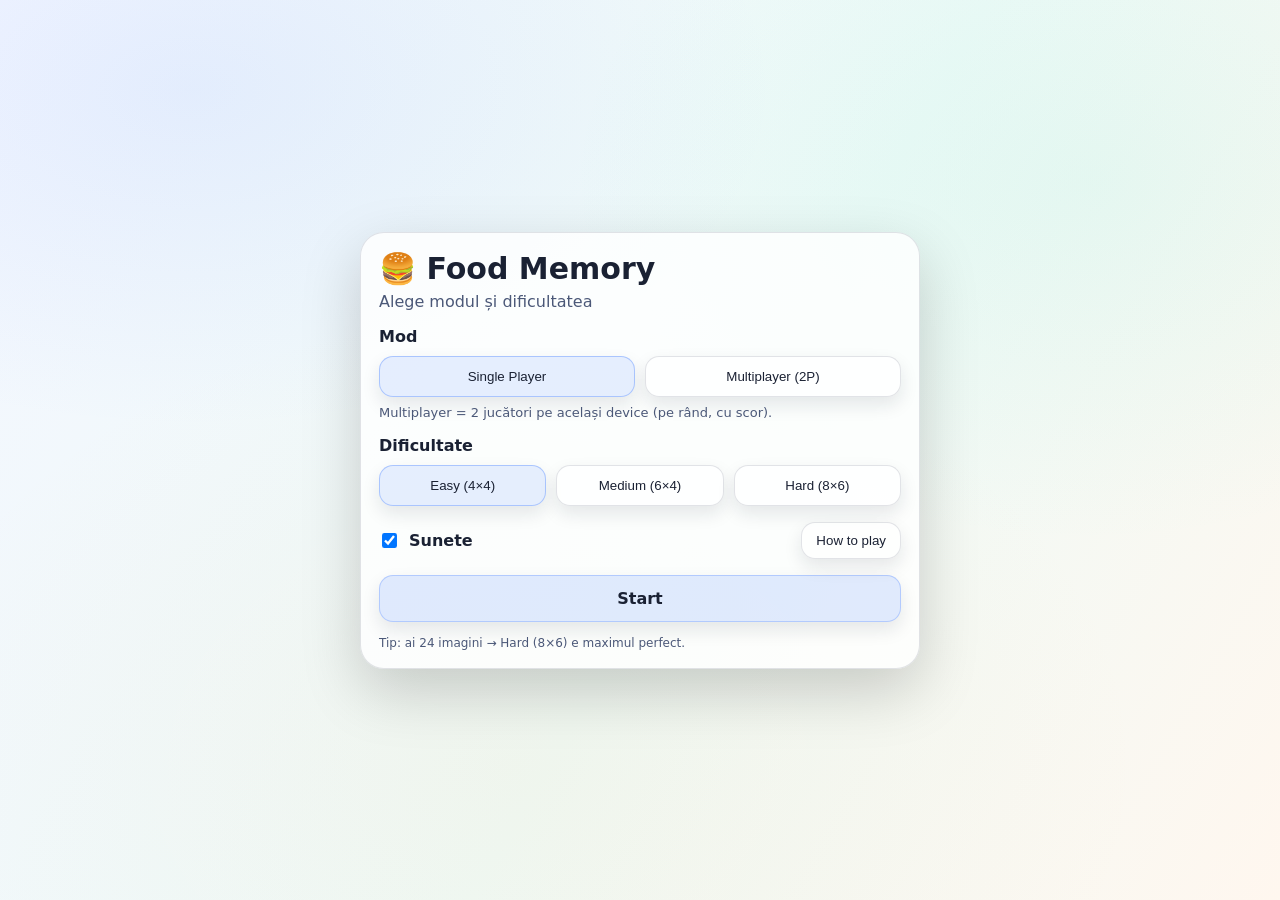
==== index.html @ fc857e8d "Add files via upload" ====
<!doctype html>
<html lang="ro">
<head>
  <meta charset="utf-8" />
  <meta name="viewport" content="width=device-width,initial-scale=1" />
  <title>Food Memory – Menu</title>
  <link rel="stylesheet" href="style.css?v=20" />
</head>
<body class="menuPage">

  <div class="menuWrap">
    <div class="menuCard">
      <div class="menuTitle">🍔 Food Memory</div>
      <div class="menuSubtitle">Alege modul și dificultatea</div>

      <div class="menuSection">
        <div class="menuLabel">Mod</div>
        <div class="segmented">
          <button id="modeSingle" class="segBtn active" type="button">Single Player</button>
          <button id="modeMulti" class="segBtn" type="button">Multiplayer (2P)</button>
        </div>
        <div class="menuHint">Multiplayer = 2 jucători pe același device (pe rând, cu scor).</div>
      </div>

      <div class="menuSection" id="diffSection">
        <div class="menuLabel">Dificultate</div>
        <div class="difficultyGrid">
          <button class="diffBtn active" data-diff="easy" type="button">Easy (4×4)</button>
          <button class="diffBtn" data-diff="medium" type="button">Medium (6×4)</button>
          <button class="diffBtn" data-diff="hard" type="button">Hard (8×6)</button>
        </div>
      </div>

      <div class="menuSection">
        <div class="menuRow">
          <label class="toggle">
            <input type="checkbox" id="soundToggle" checked>
            <span>Sunete</span>
          </label>

          <button id="howBtn" class="ghostBtn" type="button">How to play</button>
        </div>

        <div id="howBox" class="howBox hidden">
          <div class="howTitle">Cum se joacă</div>
          <ul class="howList">
            <li>Întorci 2 cartonașe. Dacă se potrivesc, rămân întoarse.</li>
            <li>Dacă nu se potrivesc, se întorc la loc.</li>
            <li>Single: termini cu cât mai puține mutări / timp.</li>
            <li>Multi: pe rând; dacă faci match, mai ai o tură.</li>
          </ul>
        </div>
      </div>

      <div class="menuSection">
        <a id="startLink" class="primaryBtnLink" href="game.html?mode=single&diff=easy&sound=1">Start</a>
      </div>

      <div class="menuFoot">
        Tip: ai 24 imagini → Hard (8×6) e maximul perfect.
      </div>
    </div>
  </div>

  <script src="menu.js?v=6"></script>
</body>
</html>
---- style.css ----
:root{
  --bgA:#f4f7ff;
  --bgB:#eefaf7;
  --bgC:#fff7ef;

  --text:#1a2133;
  --muted:#4b5878;

  --shadow: 0 10px 26px rgba(15, 25, 45, .12);
  --shadow2: 0 8px 18px rgba(15, 25, 45, .10);

  --radius: 18px;

  --cardFront1: rgba(255,255,255,.92);
  --cardFront2: rgba(255,255,255,.78);

  --cardBack1: rgba(255,255,255,.95);
  --cardBack2: rgba(255,255,255,.82);

  --outlineGood: rgba(70, 200, 140, .60);
}

*{ box-sizing:border-box; }

body{
  margin:0;
  font-family: system-ui, -apple-system, Segoe UI, Roboto, Arial;
  color: var(--text);
  background:
    radial-gradient(900px 520px at 15% 10%, rgba(90,140,255,.10), transparent 65%),
    radial-gradient(800px 560px at 85% 20%, rgba(60,220,190,.08), transparent 65%),
    radial-gradient(900px 650px at 40% 85%, rgba(255,190,120,.08), transparent 70%),
    linear-gradient(120deg, var(--bgA), var(--bgB) 55%, var(--bgC));
  background-attachment: fixed;
}

/* Buttons */
button, .btnLink, .primaryBtnLink{
  cursor:pointer;
  padding:10px 14px;
  border-radius: 14px;
  border: 1px solid rgba(20,30,60,.12);
  background: rgba(255,255,255,.70);
  color: var(--text);
  box-shadow: var(--shadow2);
  transition: transform .12s ease, filter .12s ease, border-color .12s ease;
  text-decoration:none;
  display:inline-flex;
  align-items:center;
  justify-content:center;
  gap:8px;
}
button:hover, .btnLink:hover, .primaryBtnLink:hover{
  border-color: rgba(60,120,255,.28);
  transform: translateY(-1px);
  filter: brightness(1.02);
}
button:active, .btnLink:active, .primaryBtnLink:active{
  transform: translateY(1px) scale(.99);
}
.hidden{ display:none !important; }

/* MENU */
.menuWrap{
  min-height: 100vh;
  display:flex;
  align-items:center;
  justify-content:center;
  padding: 22px;
}
.menuCard{
  width: min(560px, 92vw);
  border-radius: 24px;
  background: rgba(255,255,255,.80);
  border: 1px solid rgba(20,30,60,.12);
  box-shadow: 0 22px 60px rgba(0,0,0,.18);
  padding: 18px;
}
.menuTitle{ font-size: 30px; font-weight: 900; }
.menuSubtitle{ margin-top: 6px; color: var(--muted); }
.menuSection{ margin-top: 16px; }
.menuLabel{ font-weight: 900; margin-bottom: 10px; }
.menuHint{ color: var(--muted); font-size: 13px; margin-top: 8px; }
.segmented{ display:flex; gap:10px; }
.segBtn{ flex:1; padding: 12px; }
.segBtn.active{
  border-color: rgba(60,120,255,.35);
  background: rgba(90,140,255,.14);
}
.difficultyGrid{
  display:grid;
  grid-template-columns: 1fr 1fr 1fr;
  gap: 10px;
}
.diffBtn{ padding: 12px 10px; }
.diffBtn.active{
  border-color: rgba(60,120,255,.35);
  background: rgba(90,140,255,.14);
}
.menuRow{
  display:flex;
  align-items:center;
  justify-content: space-between;
  gap: 10px;
}
.toggle{
  display:flex;
  align-items:center;
  gap: 10px;
  font-weight: 900;
}
.toggle input{ transform: scale(1.15); }
.ghostBtn{ background: rgba(255,255,255,.65); }
.primaryBtnLink{
  width:100%;
  padding: 13px 14px;
  font-weight: 900;
  background: rgba(60,120,255,.15);
  border-color: rgba(60,120,255,.28);
}
.howBox{
  margin-top: 12px;
  padding: 12px;
  border-radius: 16px;
  background: rgba(255,255,255,.65);
  border: 1px solid rgba(20,30,60,.10);
}
.howTitle{ font-weight: 900; margin-bottom: 6px; }
.howList{ margin: 0; padding-left: 18px; color: var(--muted); }
.menuFoot{ margin-top: 14px; color: var(--muted); font-size: 12px; }

/* GAME */
.topbar{
  display:flex;
  align-items:center;
  gap:14px;
  padding:14px 16px;
  position:sticky;
  top:0;
  z-index:20;
  background: rgba(255,255,255,.70);
  border-bottom: 1px solid rgba(20,30,60,.10);
  backdrop-filter: blur(10px);
}
.brand{ font-weight:900; white-space:nowrap; }
.stats{
  display:flex;
  gap:10px;
  flex-wrap:wrap;
  margin-left:auto;
  margin-right:auto;
  justify-content:center;
}
.pill{
  padding:8px 11px;
  border-radius:999px;
  background: rgba(255,255,255,.70);
  border: 1px solid rgba(20,30,60,.10);
  color: var(--muted);
  box-shadow: inset 0 1px 0 rgba(255,255,255,.65);
}
.pill span{ color: var(--text); font-weight:900; }
.actions{ display:flex; gap:10px; }

.wrap{
  padding: 18px 16px 28px;
  display:flex;
  justify-content:center;
}

.board{
  width: min(760px, 96vw);
  display:grid;
  gap: 12px;
}

.card{
  position:relative;
  aspect-ratio: 1 / 1;
  border-radius: var(--radius);
  perspective: 1000px;
}

/* scoate conturul negru la click */
.card button:focus,
.card button:focus-visible{
  outline: none !important;
}

/* focus clean doar pe tastatura */
.card button:focus-visible .inner{
  box-shadow: 0 0 0 3px rgba(90,140,255,.35), var(--shadow);
}

.card button{
  width:100%;
  height:100%;
  border:none;
  padding:0;
  background:none;
  box-shadow:none;
  cursor:pointer;
}

.inner{
  width:100%;
  height:100%;
  border-radius: var(--radius);
  transform-style: preserve-3d;
  transition: transform .32s cubic-bezier(.18, .95, .22, 1.15);
  box-shadow: var(--shadow);
}
.card.flipped .inner{ transform: rotateY(180deg); }
.card.matched .inner{ outline: 3px solid var(--outlineGood); }

.face{
  position:absolute;
  inset:0;
  border-radius: var(--radius);
  display:flex;
  align-items:center;
  justify-content:center;
  backface-visibility: hidden;
  user-select:none;
  overflow:hidden;
}

.front{
  background:
    radial-gradient(18px 18px at 25% 25%, rgba(90,140,255,.16), transparent 65%),
    radial-gradient(22px 22px at 75% 35%, rgba(60,220,190,.12), transparent 65%),
    linear-gradient(180deg, var(--cardFront1), var(--cardFront2));
  border: 1px solid rgba(20,30,60,.10);
}
.front .mark{
  width: 62%;
  height: 62%;
  border-radius: 18px;
  background:
    radial-gradient(circle at 30% 30%, rgba(90,140,255,.16), rgba(255,255,255,.70) 60%),
    linear-gradient(180deg, rgba(255,255,255,.70), rgba(255,255,255,.45));
  display:flex;
  align-items:center;
  justify-content:center;
  font-size: 36px;
  box-shadow: inset 0 1px 0 rgba(255,255,255,.60);
}

/* BACK (STABLE) */
.back{
  transform: rotateY(180deg);
  background:
    radial-gradient(28px 28px at 30% 30%, rgba(255,190,120,.14), transparent 65%),
    linear-gradient(180deg, var(--cardBack1), var(--cardBack2));
  border: 1px solid rgba(20,30,60,.10);
  position: relative;

  /* centrare sigură */
  display:flex;
  align-items:center;
  justify-content:center;
}

/* badge simplu, sub imagine */
.back::before{
  content:"";
  position:absolute;
  width: 72%;
  height: 72%;
  border-radius: 22px;
  background: rgba(255,255,255,.72);
  border: 1px solid rgba(20,30,60,.10);
  box-shadow: inset 0 1px 0 rgba(255,255,255,.7);
}

/* STICKER dinamic + centrat sigur */
.back img.food-img{
  position: relative;
  z-index: 2;
  display:block;
  margin:0;
  line-height: 0;

  /* dinamic: mare pe easy, ok pe hard */
  width: clamp(60px, 42%, 92px) !important;
  height: clamp(60px, 42%, 92px) !important;

  object-fit: contain !important;
  pointer-events: none;
  filter: drop-shadow(0 10px 12px rgba(15,25,45,.18));
}

.toast{
  position: fixed;
  left: 50%;
  bottom: 18px;
  transform: translateX(-50%);
  background: rgba(255,255,255,.82);
  border: 1px solid rgba(20,30,60,.12);
  padding: 10px 14px;
  border-radius: 999px;
  color: var(--text);
  box-shadow: var(--shadow2);
  z-index: 30;
}
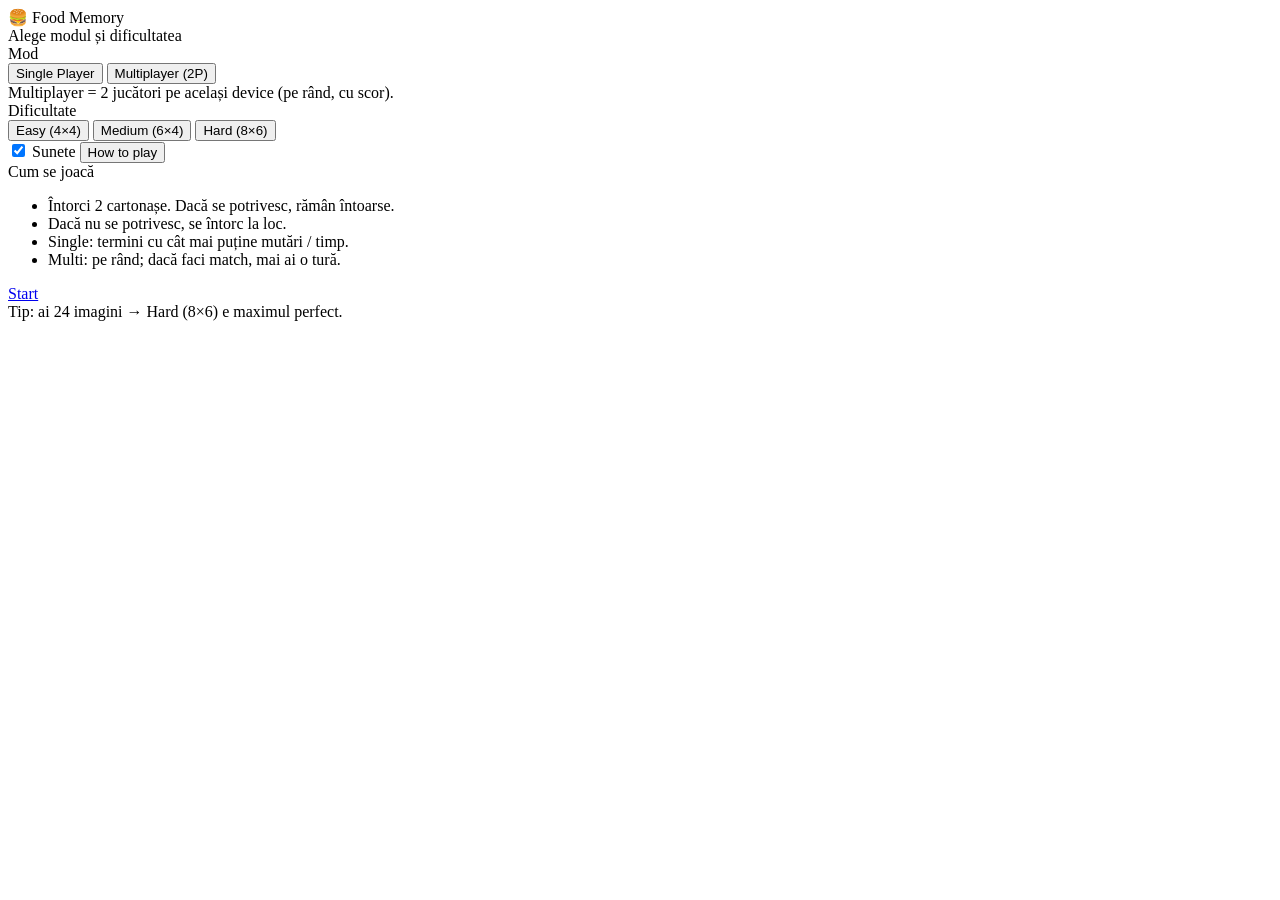
==== commit 395cfe9f: "Add files via upload" ====
--- a/index.html
+++ b/index.html
@@ -4,7 +4,7 @@
   <meta charset="utf-8" />
   <meta name="viewport" content="width=device-width,initial-scale=1" />
   <title>Food Memory – Menu</title>
-  <link rel="stylesheet" href="style.css?v=20" />
+  <link rel="stylesheet" href="style.css?v=999" />
 </head>
 <body class="menuPage">
 
--- a/style.css
+++ b/style.css
@@ -1,305 +1,43 @@
-:root{
-  --bgA:#f4f7ff;
-  --bgB:#eefaf7;
-  --bgC:#fff7ef;
+/* === OVERRIDE FINAL: back/sticker centrat garantat === */
+.face.back{
+  position: absolute !important;
+  inset: 0 !important;
+  overflow: hidden !important;
+  border-radius: var(--radius) !important;
 
-  --text:#1a2133;
-  --muted:#4b5878;
-
-  --shadow: 0 10px 26px rgba(15, 25, 45, .12);
-  --shadow2: 0 8px 18px rgba(15, 25, 45, .10);
-
-  --radius: 18px;
-
-  --cardFront1: rgba(255,255,255,.92);
-  --cardFront2: rgba(255,255,255,.78);
-
-  --cardBack1: rgba(255,255,255,.95);
-  --cardBack2: rgba(255,255,255,.82);
-
-  --outlineGood: rgba(70, 200, 140, .60);
+  /* nu mai folosim flex/grid aici */
+  display: block !important;
 }
 
-*{ box-sizing:border-box; }
+.face.back::before{
+  content: "" !important;
+  position: absolute !important;
+  left: 50% !important;
+  top: 50% !important;
+  transform: translate(-50%, -50%) !important;
 
-body{
-  margin:0;
-  font-family: system-ui, -apple-system, Segoe UI, Roboto, Arial;
-  color: var(--text);
-  background:
-    radial-gradient(900px 520px at 15% 10%, rgba(90,140,255,.10), transparent 65%),
-    radial-gradient(800px 560px at 85% 20%, rgba(60,220,190,.08), transparent 65%),
-    radial-gradient(900px 650px at 40% 85%, rgba(255,190,120,.08), transparent 70%),
-    linear-gradient(120deg, var(--bgA), var(--bgB) 55%, var(--bgC));
-  background-attachment: fixed;
+  width: 72% !important;
+  height: 72% !important;
+  border-radius: 22px !important;
+
+  background: rgba(255,255,255,.72) !important;
+  border: 1px solid rgba(20,30,60,.10) !important;
+  box-shadow: inset 0 1px 0 rgba(255,255,255,.7) !important;
 }
 
-/* Buttons */
-button, .btnLink, .primaryBtnLink{
-  cursor:pointer;
-  padding:10px 14px;
-  border-radius: 14px;
-  border: 1px solid rgba(20,30,60,.12);
-  background: rgba(255,255,255,.70);
-  color: var(--text);
-  box-shadow: var(--shadow2);
-  transition: transform .12s ease, filter .12s ease, border-color .12s ease;
-  text-decoration:none;
-  display:inline-flex;
-  align-items:center;
-  justify-content:center;
-  gap:8px;
-}
-button:hover, .btnLink:hover, .primaryBtnLink:hover{
-  border-color: rgba(60,120,255,.28);
-  transform: translateY(-1px);
-  filter: brightness(1.02);
-}
-button:active, .btnLink:active, .primaryBtnLink:active{
-  transform: translateY(1px) scale(.99);
-}
-.hidden{ display:none !important; }
+.face.back img.food-img{
+  position: absolute !important;
+  left: 50% !important;
+  top: 50% !important;
+  transform: translate(-50%, -50%) !important;
 
-/* MENU */
-.menuWrap{
-  min-height: 100vh;
-  display:flex;
-  align-items:center;
-  justify-content:center;
-  padding: 22px;
-}
-.menuCard{
-  width: min(560px, 92vw);
-  border-radius: 24px;
-  background: rgba(255,255,255,.80);
-  border: 1px solid rgba(20,30,60,.12);
-  box-shadow: 0 22px 60px rgba(0,0,0,.18);
-  padding: 18px;
-}
-.menuTitle{ font-size: 30px; font-weight: 900; }
-.menuSubtitle{ margin-top: 6px; color: var(--muted); }
-.menuSection{ margin-top: 16px; }
-.menuLabel{ font-weight: 900; margin-bottom: 10px; }
-.menuHint{ color: var(--muted); font-size: 13px; margin-top: 8px; }
-.segmented{ display:flex; gap:10px; }
-.segBtn{ flex:1; padding: 12px; }
-.segBtn.active{
-  border-color: rgba(60,120,255,.35);
-  background: rgba(90,140,255,.14);
-}
-.difficultyGrid{
-  display:grid;
-  grid-template-columns: 1fr 1fr 1fr;
-  gap: 10px;
-}
-.diffBtn{ padding: 12px 10px; }
-.diffBtn.active{
-  border-color: rgba(60,120,255,.35);
-  background: rgba(90,140,255,.14);
-}
-.menuRow{
-  display:flex;
-  align-items:center;
-  justify-content: space-between;
-  gap: 10px;
-}
-.toggle{
-  display:flex;
-  align-items:center;
-  gap: 10px;
-  font-weight: 900;
-}
-.toggle input{ transform: scale(1.15); }
-.ghostBtn{ background: rgba(255,255,255,.65); }
-.primaryBtnLink{
-  width:100%;
-  padding: 13px 14px;
-  font-weight: 900;
-  background: rgba(60,120,255,.15);
-  border-color: rgba(60,120,255,.28);
-}
-.howBox{
-  margin-top: 12px;
-  padding: 12px;
-  border-radius: 16px;
-  background: rgba(255,255,255,.65);
-  border: 1px solid rgba(20,30,60,.10);
-}
-.howTitle{ font-weight: 900; margin-bottom: 6px; }
-.howList{ margin: 0; padding-left: 18px; color: var(--muted); }
-.menuFoot{ margin-top: 14px; color: var(--muted); font-size: 12px; }
-
-/* GAME */
-.topbar{
-  display:flex;
-  align-items:center;
-  gap:14px;
-  padding:14px 16px;
-  position:sticky;
-  top:0;
-  z-index:20;
-  background: rgba(255,255,255,.70);
-  border-bottom: 1px solid rgba(20,30,60,.10);
-  backdrop-filter: blur(10px);
-}
-.brand{ font-weight:900; white-space:nowrap; }
-.stats{
-  display:flex;
-  gap:10px;
-  flex-wrap:wrap;
-  margin-left:auto;
-  margin-right:auto;
-  justify-content:center;
-}
-.pill{
-  padding:8px 11px;
-  border-radius:999px;
-  background: rgba(255,255,255,.70);
-  border: 1px solid rgba(20,30,60,.10);
-  color: var(--muted);
-  box-shadow: inset 0 1px 0 rgba(255,255,255,.65);
-}
-.pill span{ color: var(--text); font-weight:900; }
-.actions{ display:flex; gap:10px; }
-
-.wrap{
-  padding: 18px 16px 28px;
-  display:flex;
-  justify-content:center;
-}
-
-.board{
-  width: min(760px, 96vw);
-  display:grid;
-  gap: 12px;
-}
-
-.card{
-  position:relative;
-  aspect-ratio: 1 / 1;
-  border-radius: var(--radius);
-  perspective: 1000px;
-}
-
-/* scoate conturul negru la click */
-.card button:focus,
-.card button:focus-visible{
-  outline: none !important;
-}
-
-/* focus clean doar pe tastatura */
-.card button:focus-visible .inner{
-  box-shadow: 0 0 0 3px rgba(90,140,255,.35), var(--shadow);
-}
-
-.card button{
-  width:100%;
-  height:100%;
-  border:none;
-  padding:0;
-  background:none;
-  box-shadow:none;
-  cursor:pointer;
-}
-
-.inner{
-  width:100%;
-  height:100%;
-  border-radius: var(--radius);
-  transform-style: preserve-3d;
-  transition: transform .32s cubic-bezier(.18, .95, .22, 1.15);
-  box-shadow: var(--shadow);
-}
-.card.flipped .inner{ transform: rotateY(180deg); }
-.card.matched .inner{ outline: 3px solid var(--outlineGood); }
-
-.face{
-  position:absolute;
-  inset:0;
-  border-radius: var(--radius);
-  display:flex;
-  align-items:center;
-  justify-content:center;
-  backface-visibility: hidden;
-  user-select:none;
-  overflow:hidden;
-}
-
-.front{
-  background:
-    radial-gradient(18px 18px at 25% 25%, rgba(90,140,255,.16), transparent 65%),
-    radial-gradient(22px 22px at 75% 35%, rgba(60,220,190,.12), transparent 65%),
-    linear-gradient(180deg, var(--cardFront1), var(--cardFront2));
-  border: 1px solid rgba(20,30,60,.10);
-}
-.front .mark{
-  width: 62%;
-  height: 62%;
-  border-radius: 18px;
-  background:
-    radial-gradient(circle at 30% 30%, rgba(90,140,255,.16), rgba(255,255,255,.70) 60%),
-    linear-gradient(180deg, rgba(255,255,255,.70), rgba(255,255,255,.45));
-  display:flex;
-  align-items:center;
-  justify-content:center;
-  font-size: 36px;
-  box-shadow: inset 0 1px 0 rgba(255,255,255,.60);
-}
-
-/* BACK (STABLE) */
-.back{
-  transform: rotateY(180deg);
-  background:
-    radial-gradient(28px 28px at 30% 30%, rgba(255,190,120,.14), transparent 65%),
-    linear-gradient(180deg, var(--cardBack1), var(--cardBack2));
-  border: 1px solid rgba(20,30,60,.10);
-  position: relative;
-
-  /* centrare sigură */
-  display:flex;
-  align-items:center;
-  justify-content:center;
-}
-
-/* badge simplu, sub imagine */
-.back::before{
-  content:"";
-  position:absolute;
-  width: 72%;
-  height: 72%;
-  border-radius: 22px;
-  background: rgba(255,255,255,.72);
-  border: 1px solid rgba(20,30,60,.10);
-  box-shadow: inset 0 1px 0 rgba(255,255,255,.7);
-}
-
-/* STICKER dinamic + centrat sigur */
-.back img.food-img{
-  position: relative;
-  z-index: 2;
-  display:block;
-  margin:0;
-  line-height: 0;
-
-  /* dinamic: mare pe easy, ok pe hard */
-  width: clamp(60px, 42%, 92px) !important;
-  height: clamp(60px, 42%, 92px) !important;
+  /* mărime adaptivă: mare pe easy, ok pe hard */
+  width: clamp(64px, 42%, 96px) !important;
+  height: clamp(64px, 42%, 96px) !important;
 
   object-fit: contain !important;
-  pointer-events: none;
-  filter: drop-shadow(0 10px 12px rgba(15,25,45,.18));
+  pointer-events: none !important;
+  display: block !important;
+  margin: 0 !important;
+  filter: drop-shadow(0 10px 12px rgba(15,25,45,.18)) !important;
 }
-
-.toast{
-  position: fixed;
-  left: 50%;
-  bottom: 18px;
-  transform: translateX(-50%);
-  background: rgba(255,255,255,.82);
-  border: 1px solid rgba(20,30,60,.12);
-  padding: 10px 14px;
-  border-radius: 999px;
-  color: var(--text);
-  box-shadow: var(--shadow2);
-  z-index: 30;
-}
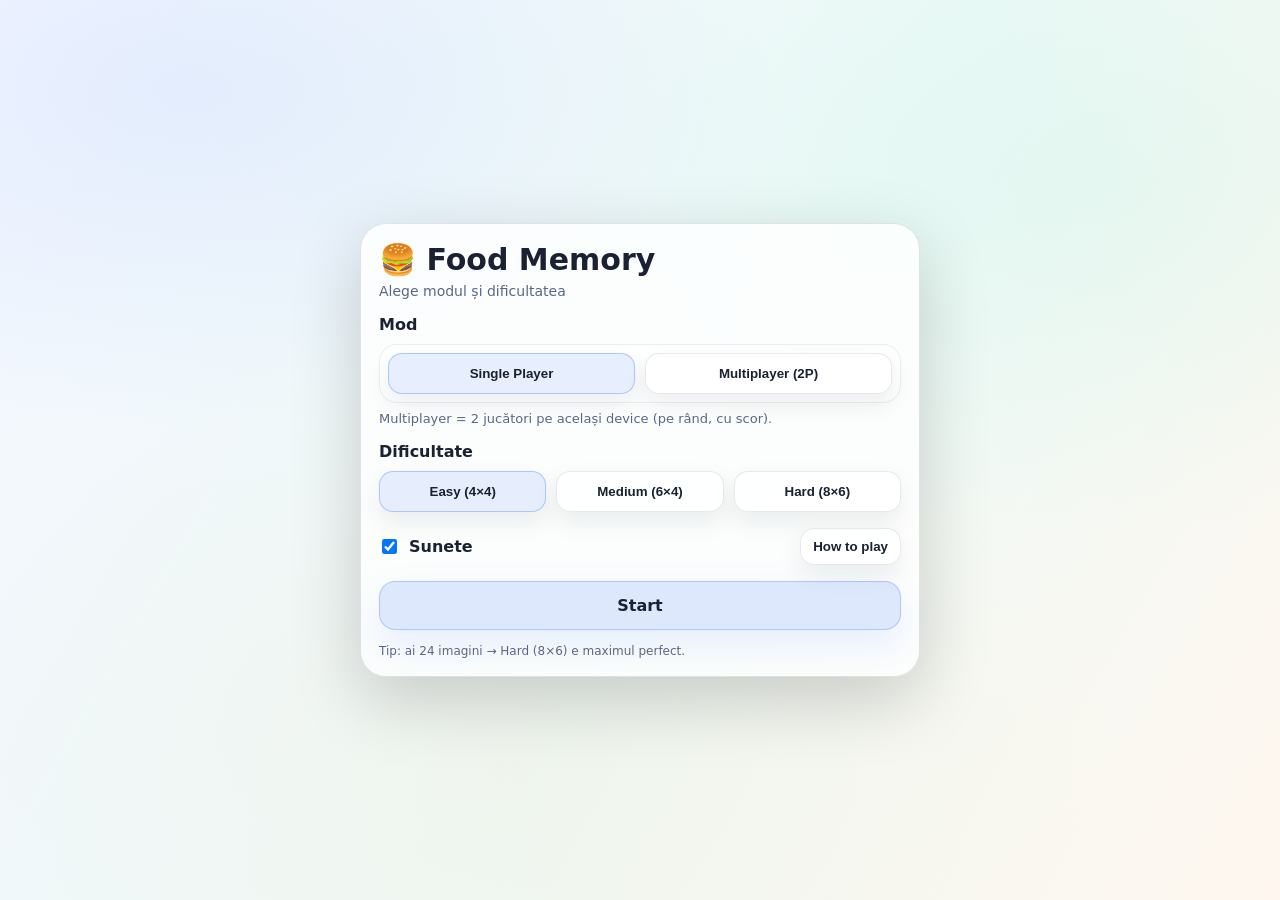
==== commit 035251f5: "Add files via upload" ====
--- a/index.html
+++ b/index.html
@@ -4,7 +4,7 @@
   <meta charset="utf-8" />
   <meta name="viewport" content="width=device-width,initial-scale=1" />
   <title>Food Memory – Menu</title>
-  <link rel="stylesheet" href="style.css?v=999" />
+<link rel="stylesheet" href="style.css?v=10" />
 </head>
 <body class="menuPage">
 
--- a/style.css
+++ b/style.css
@@ -1,43 +1,356 @@
-/* === OVERRIDE FINAL: back/sticker centrat garantat === */
-.face.back{
-  position: absolute !important;
-  inset: 0 !important;
-  overflow: hidden !important;
-  border-radius: var(--radius) !important;
-
-  /* nu mai folosim flex/grid aici */
-  display: block !important;
-}
-
-.face.back::before{
-  content: "" !important;
-  position: absolute !important;
-  left: 50% !important;
-  top: 50% !important;
-  transform: translate(-50%, -50%) !important;
-
-  width: 72% !important;
-  height: 72% !important;
-  border-radius: 22px !important;
-
-  background: rgba(255,255,255,.72) !important;
-  border: 1px solid rgba(20,30,60,.10) !important;
-  box-shadow: inset 0 1px 0 rgba(255,255,255,.7) !important;
-}
-
-.face.back img.food-img{
-  position: absolute !important;
-  left: 50% !important;
-  top: 50% !important;
-  transform: translate(-50%, -50%) !important;
-
-  /* mărime adaptivă: mare pe easy, ok pe hard */
-  width: clamp(64px, 42%, 96px) !important;
-  height: clamp(64px, 42%, 96px) !important;
-
-  object-fit: contain !important;
-  pointer-events: none !important;
-  display: block !important;
-  margin: 0 !important;
-  filter: drop-shadow(0 10px 12px rgba(15,25,45,.18)) !important;
-}
+:root{
+  --bg1:#f4f7ff;
+  --bg2:#eefaf7;
+  --bg3:#fff7ef;
+
+  --text:#1a2133;
+  --muted:#5a6686;
+
+  --card:#ffffffcc;
+  --stroke: rgba(20,30,60,.12);
+  --shadow: 0 16px 40px rgba(15,25,45,.14);
+
+  --r: 18px;
+  --good: rgba(70,200,140,.55);
+}
+
+*{ box-sizing:border-box; }
+
+body{
+  margin:0;
+  font-family: system-ui, -apple-system, Segoe UI, Roboto, Arial;
+  color: var(--text);
+  background:
+    radial-gradient(900px 520px at 15% 10%, rgba(90,140,255,.10), transparent 65%),
+    radial-gradient(800px 560px at 85% 20%, rgba(60,220,190,.08), transparent 65%),
+    radial-gradient(900px 650px at 40% 85%, rgba(255,190,120,.08), transparent 70%),
+    linear-gradient(120deg, var(--bg1), var(--bg2) 55%, var(--bg3));
+  background-attachment: fixed;
+}
+
+.hidden{ display:none !important; }
+
+/* ====== MENU PAGE ====== */
+.menuWrap{
+  min-height:100vh;
+  display:flex;
+  align-items:center;
+  justify-content:center;
+  padding: 22px;
+}
+
+.menuCard{
+  width: min(560px, 92vw);
+  background: var(--card);
+  border: 1px solid var(--stroke);
+  border-radius: 26px;
+  box-shadow: 0 22px 70px rgba(0,0,0,.18);
+  padding: 18px;
+  backdrop-filter: blur(10px);
+}
+
+.menuTitle{
+  font-size: 30px;
+  font-weight: 900;
+  display:flex;
+  gap:10px;
+  align-items:center;
+}
+
+.menuSubtitle{
+  margin-top: 6px;
+  color: var(--muted);
+  font-size: 14px;
+}
+
+.menuSection{ margin-top: 16px; }
+.menuLabel{ font-weight: 900; margin-bottom: 10px; }
+.menuHint{ color: var(--muted); font-size: 13px; margin-top: 8px; }
+
+.segmented{
+  display:flex;
+  gap:10px;
+  background: rgba(255,255,255,.55);
+  padding: 8px;
+  border-radius: 18px;
+  border: 1px solid rgba(20,30,60,.08);
+}
+
+.segBtn{
+  flex:1;
+  padding: 12px;
+  border-radius: 14px;
+  border: 1px solid rgba(20,30,60,.10);
+  background: rgba(255,255,255,.70);
+  box-shadow: 0 10px 24px rgba(15,25,45,.08);
+  font-weight: 800;
+  cursor:pointer;
+  transition: transform .12s ease, border-color .12s ease, background .12s ease;
+}
+.segBtn:hover{ transform: translateY(-1px); border-color: rgba(60,120,255,.28); }
+.segBtn.active{
+  background: rgba(90,140,255,.14);
+  border-color: rgba(60,120,255,.35);
+}
+
+.difficultyGrid{
+  display:grid;
+  grid-template-columns: 1fr 1fr 1fr;
+  gap: 10px;
+}
+
+.diffBtn{
+  padding: 12px 10px;
+  border-radius: 14px;
+  border: 1px solid rgba(20,30,60,.10);
+  background: rgba(255,255,255,.70);
+  box-shadow: 0 10px 24px rgba(15,25,45,.08);
+  font-weight: 800;
+  cursor:pointer;
+  transition: transform .12s ease, border-color .12s ease, background .12s ease;
+}
+.diffBtn:hover{ transform: translateY(-1px); border-color: rgba(60,120,255,.28); }
+.diffBtn.active{
+  background: rgba(90,140,255,.14);
+  border-color: rgba(60,120,255,.35);
+}
+
+.menuRow{
+  display:flex;
+  align-items:center;
+  justify-content: space-between;
+  gap: 10px;
+}
+
+.toggle{
+  display:flex;
+  align-items:center;
+  gap:10px;
+  font-weight: 900;
+}
+.toggle input{ transform: scale(1.15); }
+
+.ghostBtn{
+  padding: 10px 12px;
+  border-radius: 14px;
+  border: 1px solid rgba(20,30,60,.10);
+  background: rgba(255,255,255,.65);
+  cursor:pointer;
+  font-weight: 800;
+}
+
+.howBox{
+  margin-top: 12px;
+  padding: 12px;
+  border-radius: 16px;
+  background: rgba(255,255,255,.65);
+  border: 1px solid rgba(20,30,60,.10);
+}
+
+.howTitle{ font-weight: 900; margin-bottom: 6px; }
+.howList{ margin:0; padding-left: 18px; color: var(--muted); }
+
+.primaryBtnLink{
+  width:100%;
+  display:flex;
+  justify-content:center;
+  align-items:center;
+  text-decoration:none;
+  padding: 14px 14px;
+  border-radius: 16px;
+  font-weight: 900;
+  border: 1px solid rgba(60,120,255,.30);
+  background: rgba(60,120,255,.16);
+  box-shadow: 0 16px 38px rgba(60,120,255,.12);
+  color: var(--text);
+  transition: transform .12s ease, filter .12s ease;
+}
+.primaryBtnLink:hover{ transform: translateY(-1px); filter: brightness(1.03); }
+.primaryBtnLink:active{ transform: translateY(1px) scale(.99); }
+
+.menuFoot{ margin-top: 14px; color: var(--muted); font-size: 12px; }
+
+/* ====== GAME PAGE ====== */
+.topbar{
+  display:flex;
+  align-items:center;
+  gap:14px;
+  padding: 14px 16px;
+  position: sticky;
+  top:0;
+  z-index:20;
+  background: rgba(255,255,255,.72);
+  border-bottom: 1px solid rgba(20,30,60,.10);
+  backdrop-filter: blur(10px);
+}
+
+.brand{
+  font-weight: 900;
+  white-space: nowrap;
+}
+
+.stats{
+  display:flex;
+  gap:10px;
+  flex-wrap: wrap;
+  margin-left:auto;
+  margin-right:auto;
+  justify-content:center;
+}
+
+.pill{
+  padding: 8px 11px;
+  border-radius: 999px;
+  background: rgba(255,255,255,.70);
+  border: 1px solid rgba(20,30,60,.10);
+  color: var(--muted);
+  box-shadow: inset 0 1px 0 rgba(255,255,255,.65);
+}
+.pill span{ color: var(--text); font-weight: 900; }
+
+.actions{ display:flex; gap:10px; }
+
+.btnLink, button{
+  cursor:pointer;
+  padding: 10px 14px;
+  border-radius: 14px;
+  border: 1px solid rgba(20,30,60,.12);
+  background: rgba(255,255,255,.70);
+  color: var(--text);
+  box-shadow: 0 10px 24px rgba(15,25,45,.08);
+  text-decoration:none;
+  font-weight: 800;
+  transition: transform .12s ease, border-color .12s ease;
+}
+.btnLink:hover, button:hover{
+  transform: translateY(-1px);
+  border-color: rgba(60,120,255,.28);
+}
+.btnLink:active, button:active{
+  transform: translateY(1px) scale(.99);
+}
+
+.wrap{
+  padding: 18px 16px 28px;
+  display:flex;
+  justify-content:center;
+}
+
+.board{
+  width: min(760px, 96vw);
+  display:grid;
+  gap: 12px;
+}
+
+.card{
+  position: relative;
+  aspect-ratio: 1 / 1;
+  border-radius: var(--r);
+  perspective: 1000px;
+}
+
+.card button{
+  width:100%;
+  height:100%;
+  padding:0;
+  border:none;
+  background:none;
+  box-shadow:none;
+}
+.card button:focus,
+.card button:focus-visible{ outline:none; }
+
+.inner{
+  width:100%;
+  height:100%;
+  border-radius: var(--r);
+  transform-style: preserve-3d;
+  transition: transform .32s cubic-bezier(.18, .95, .22, 1.15);
+  box-shadow: var(--shadow);
+}
+.card.flipped .inner{ transform: rotateY(180deg); }
+.card.matched .inner{ outline: 3px solid var(--good); }
+
+.face{
+  position:absolute;
+  inset:0;
+  border-radius: var(--r);
+  backface-visibility: hidden;
+  overflow:hidden;
+  border: 1px solid rgba(20,30,60,.10);
+}
+
+.front{
+  display:flex;
+  align-items:center;
+  justify-content:center;
+  background:
+    radial-gradient(18px 18px at 25% 25%, rgba(90,140,255,.16), transparent 65%),
+    radial-gradient(22px 22px at 75% 35%, rgba(60,220,190,.12), transparent 65%),
+    linear-gradient(180deg, rgba(255,255,255,.92), rgba(255,255,255,.78));
+}
+
+.front .mark{
+  width: 62%;
+  height: 62%;
+  border-radius: 18px;
+  background:
+    radial-gradient(circle at 30% 30%, rgba(90,140,255,.16), rgba(255,255,255,.70) 60%),
+    linear-gradient(180deg, rgba(255,255,255,.70), rgba(255,255,255,.45));
+  display:flex;
+  align-items:center;
+  justify-content:center;
+  font-size: 36px;
+}
+
+/* BACK – centrare absolută garantată (nu se taie, nu se duce sus) */
+.back{
+  transform: rotateY(180deg);
+  background:
+    radial-gradient(28px 28px at 30% 30%, rgba(255,190,120,.14), transparent 65%),
+    linear-gradient(180deg, rgba(255,255,255,.95), rgba(255,255,255,.82));
+  position: relative;
+}
+
+/* badge */
+.back::before{
+  content:"";
+  position:absolute;
+  left:50%;
+  top:50%;
+  transform: translate(-50%,-50%);
+  width:72%;
+  height:72%;
+  border-radius: 22px;
+  background: rgba(255,255,255,.72);
+  border: 1px solid rgba(20,30,60,.10);
+  box-shadow: inset 0 1px 0 rgba(255,255,255,.7);
+}
+
+/* sticker */
+.back img.food-img{
+  position:absolute;
+  left:50%;
+  top:50%;
+  transform: translate(-50%,-50%);
+  width: clamp(64px, 42%, 96px);
+  height: clamp(64px, 42%, 96px);
+  object-fit: contain;
+  display:block;
+  pointer-events:none;
+  filter: drop-shadow(0 10px 12px rgba(15,25,45,.18));
+}
+
+.toast{
+  position: fixed;
+  left: 50%;
+  bottom: 18px;
+  transform: translateX(-50%);
+  background: rgba(255,255,255,.82);
+  border: 1px solid rgba(20,30,60,.12);
+  padding: 10px 14px;
+  border-radius: 999px;
+  color: var(--text);
+  box-shadow: 0 10px 24px rgba(15,25,45,.10);
+  z-index: 30;
+}
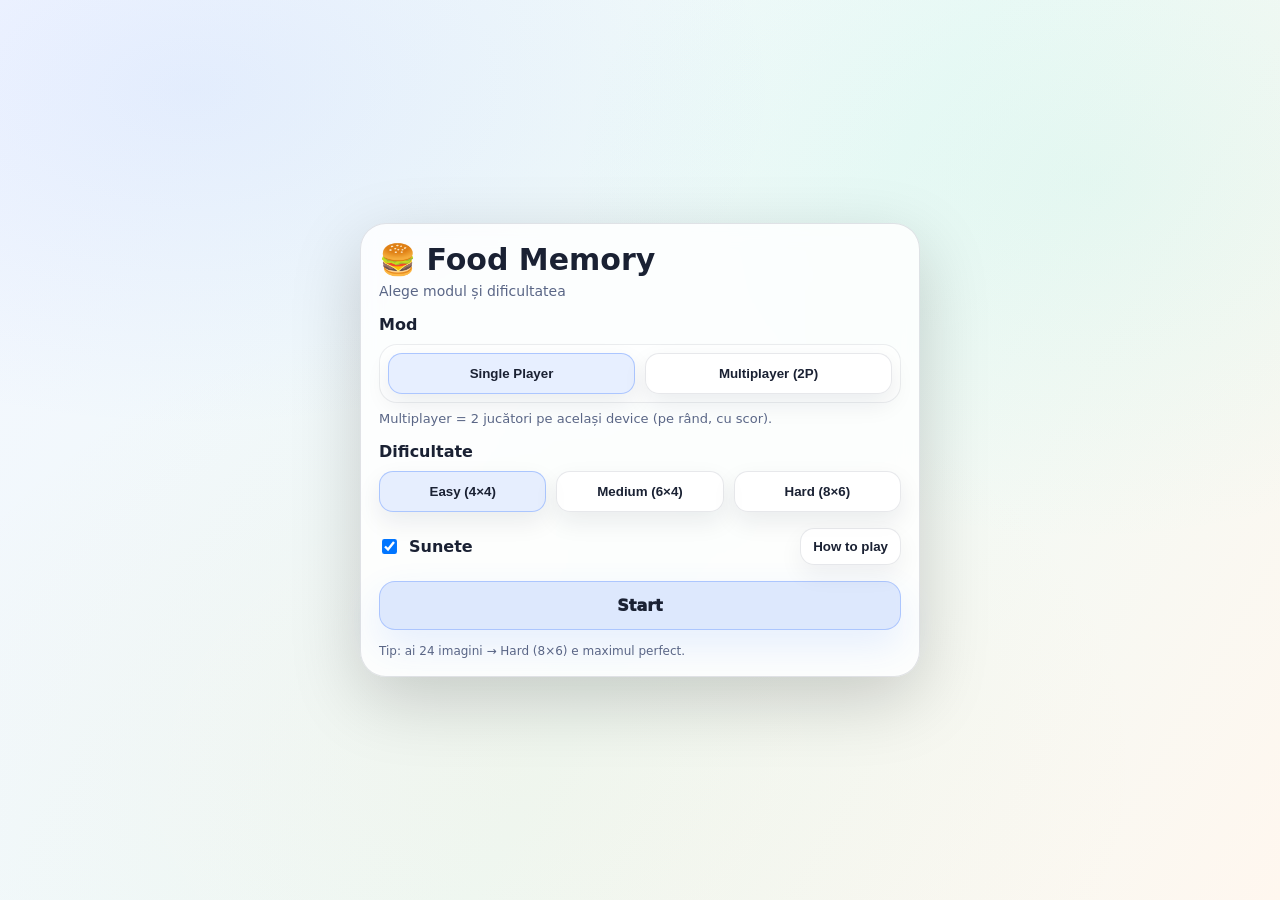
==== commit 2b8bcdfd: "Add files via upload" ====
--- a/index.html
+++ b/index.html
@@ -4,7 +4,7 @@
   <meta charset="utf-8" />
   <meta name="viewport" content="width=device-width,initial-scale=1" />
   <title>Food Memory – Menu</title>
-<link rel="stylesheet" href="style.css?v=10" />
+<link rel="stylesheet" href="./style.css?v=50">
 </head>
 <body class="menuPage">
 
--- a/style.css
+++ b/style.css
@@ -6,16 +6,19 @@
   --text:#1a2133;
   --muted:#5a6686;
 
-  --card:#ffffffcc;
   --stroke: rgba(20,30,60,.12);
-  --shadow: 0 16px 40px rgba(15,25,45,.14);
+  --card: rgba(255,255,255,.82);
+
+  --shadow: 0 18px 50px rgba(15,25,45,.14);
+  --shadowSoft: 0 10px 26px rgba(15,25,45,.10);
 
   --r: 18px;
   --good: rgba(70,200,140,.55);
 }
 
+/* base */
 *{ box-sizing:border-box; }
-
+html, body{ height:100%; }
 body{
   margin:0;
   font-family: system-ui, -apple-system, Segoe UI, Roboto, Arial;
@@ -30,7 +33,9 @@
 
 .hidden{ display:none !important; }
 
-/* ====== MENU PAGE ====== */
+/* ---------------------------------------
+   MENU PAGE
+---------------------------------------- */
 .menuWrap{
   min-height:100vh;
   display:flex;
@@ -44,8 +49,8 @@
   background: var(--card);
   border: 1px solid var(--stroke);
   border-radius: 26px;
+  padding: 18px;
   box-shadow: 0 22px 70px rgba(0,0,0,.18);
-  padding: 18px;
   backdrop-filter: blur(10px);
 }
 
@@ -53,8 +58,8 @@
   font-size: 30px;
   font-weight: 900;
   display:flex;
+  align-items:center;
   gap:10px;
-  align-items:center;
 }
 
 .menuSubtitle{
@@ -81,9 +86,9 @@
   padding: 12px;
   border-radius: 14px;
   border: 1px solid rgba(20,30,60,.10);
-  background: rgba(255,255,255,.70);
+  background: rgba(255,255,255,.75);
   box-shadow: 0 10px 24px rgba(15,25,45,.08);
-  font-weight: 800;
+  font-weight: 850;
   cursor:pointer;
   transition: transform .12s ease, border-color .12s ease, background .12s ease;
 }
@@ -103,9 +108,9 @@
   padding: 12px 10px;
   border-radius: 14px;
   border: 1px solid rgba(20,30,60,.10);
-  background: rgba(255,255,255,.70);
+  background: rgba(255,255,255,.75);
   box-shadow: 0 10px 24px rgba(15,25,45,.08);
-  font-weight: 800;
+  font-weight: 850;
   cursor:pointer;
   transition: transform .12s ease, border-color .12s ease, background .12s ease;
 }
@@ -136,7 +141,8 @@
   border: 1px solid rgba(20,30,60,.10);
   background: rgba(255,255,255,.65);
   cursor:pointer;
-  font-weight: 800;
+  font-weight: 850;
+  box-shadow: 0 10px 24px rgba(15,25,45,.06);
 }
 
 .howBox{
@@ -146,7 +152,6 @@
   background: rgba(255,255,255,.65);
   border: 1px solid rgba(20,30,60,.10);
 }
-
 .howTitle{ font-weight: 900; margin-bottom: 6px; }
 .howList{ margin:0; padding-left: 18px; color: var(--muted); }
 
@@ -158,7 +163,7 @@
   text-decoration:none;
   padding: 14px 14px;
   border-radius: 16px;
-  font-weight: 900;
+  font-weight: 950;
   border: 1px solid rgba(60,120,255,.30);
   background: rgba(60,120,255,.16);
   box-shadow: 0 16px 38px rgba(60,120,255,.12);
@@ -170,7 +175,9 @@
 
 .menuFoot{ margin-top: 14px; color: var(--muted); font-size: 12px; }
 
-/* ====== GAME PAGE ====== */
+/* ---------------------------------------
+   GAME PAGE TOP BAR
+---------------------------------------- */
 .topbar{
   display:flex;
   align-items:center;
@@ -210,6 +217,7 @@
 
 .actions{ display:flex; gap:10px; }
 
+/* buttons / links in game */
 .btnLink, button{
   cursor:pointer;
   padding: 10px 14px;
@@ -219,7 +227,7 @@
   color: var(--text);
   box-shadow: 0 10px 24px rgba(15,25,45,.08);
   text-decoration:none;
-  font-weight: 800;
+  font-weight: 850;
   transition: transform .12s ease, border-color .12s ease;
 }
 .btnLink:hover, button:hover{
@@ -230,6 +238,9 @@
   transform: translateY(1px) scale(.99);
 }
 
+/* ---------------------------------------
+   BOARD
+---------------------------------------- */
 .wrap{
   padding: 18px 16px 28px;
   display:flex;
@@ -242,6 +253,7 @@
   gap: 12px;
 }
 
+/* CARD */
 .card{
   position: relative;
   aspect-ratio: 1 / 1;
@@ -256,6 +268,7 @@
   border:none;
   background:none;
   box-shadow:none;
+  cursor:pointer;
 }
 .card button:focus,
 .card button:focus-visible{ outline:none; }
@@ -267,10 +280,12 @@
   transform-style: preserve-3d;
   transition: transform .32s cubic-bezier(.18, .95, .22, 1.15);
   box-shadow: var(--shadow);
+  transform: rotateY(0deg);
 }
 .card.flipped .inner{ transform: rotateY(180deg); }
 .card.matched .inner{ outline: 3px solid var(--good); }
 
+/* faces */
 .face{
   position:absolute;
   inset:0;
@@ -280,6 +295,7 @@
   border: 1px solid rgba(20,30,60,.10);
 }
 
+/* FRONT (stars) */
 .front{
   display:flex;
   align-items:center;
@@ -303,7 +319,7 @@
   font-size: 36px;
 }
 
-/* BACK – centrare absolută garantată (nu se taie, nu se duce sus) */
+/* BACK (image) — IMPORTANT: rotit 180, apare când inner se întoarce */
 .back{
   transform: rotateY(180deg);
   background:
@@ -312,7 +328,7 @@
   position: relative;
 }
 
-/* badge */
+/* badge in spate */
 .back::before{
   content:"";
   position:absolute;
@@ -327,7 +343,7 @@
   box-shadow: inset 0 1px 0 rgba(255,255,255,.7);
 }
 
-/* sticker */
+/* sticker centrat + adaptiv (mai mare pe easy) */
 .back img.food-img{
   position:absolute;
   left:50%;
@@ -341,6 +357,7 @@
   filter: drop-shadow(0 10px 12px rgba(15,25,45,.18));
 }
 
+/* toast */
 .toast{
   position: fixed;
   left: 50%;
@@ -351,6 +368,6 @@
   padding: 10px 14px;
   border-radius: 999px;
   color: var(--text);
-  box-shadow: 0 10px 24px rgba(15,25,45,.10);
+  box-shadow: var(--shadowSoft);
   z-index: 30;
 }
